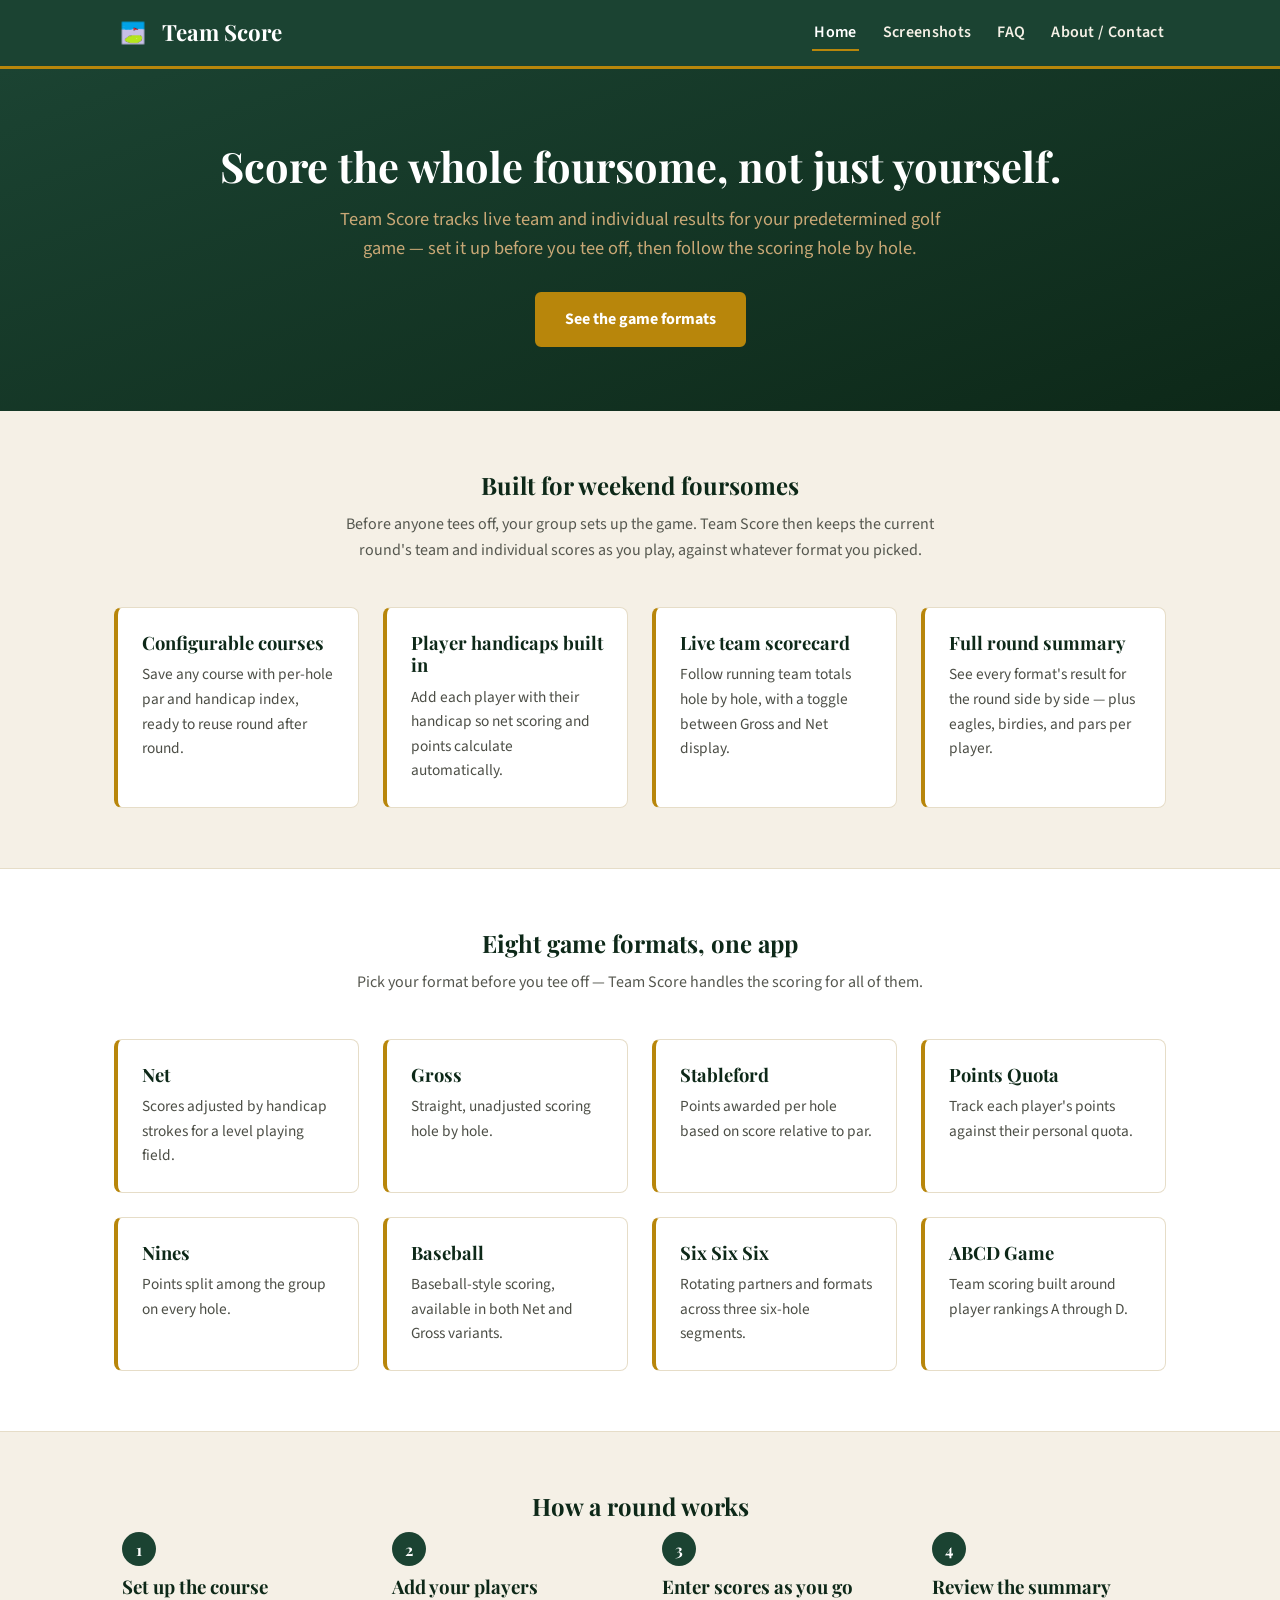
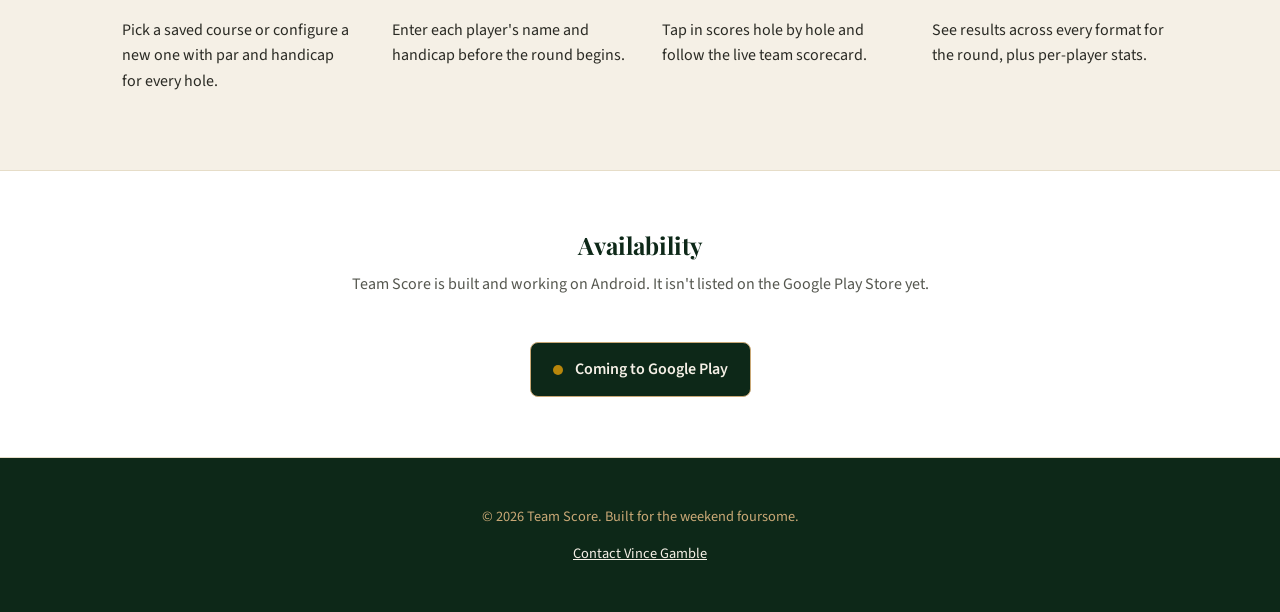
==== index.html @ 75b786e0 "Initial commit: Team Score marketing site Spec, branding, and four-page static site (home, screensho" ====
<!doctype html>
<html lang="en">
<head>
<meta charset="UTF-8">
<meta name="viewport" content="width=device-width, initial-scale=1">
<title>Team Score — Golf Scoring for Foursomes</title>
<meta name="description" content="Team Score keeps live team and individual scores for your foursome's golf game — Net, Gross, Stableford, Points Quota, Nines, Baseball, Six Six Six, and ABCD.">
<link rel="icon" href="Photos/LoGo.jpg">
<link rel="stylesheet" href="css/style.css">
<link rel="preconnect" href="https://fonts.googleapis.com">
<link href="https://fonts.googleapis.com/css2?family=Playfair+Display:wght@600;700&family=Source+Sans+3:wght@400;600;700&display=swap" rel="stylesheet">
</head>
<body>

<header class="site-header">
  <nav class="nav">
    <a class="brand" href="index.html">
      <img src="Photos/LoGo.jpg" alt="Team Score logo">
      <span class="brand-name">Team Score</span>
    </a>
    <ul class="nav-links">
      <li><a href="index.html" class="active">Home</a></li>
      <li><a href="screenshots.html">Screenshots</a></li>
      <li><a href="faq.html">FAQ</a></li>
      <li><a href="about.html">About / Contact</a></li>
    </ul>
  </nav>
</header>

<section class="hero">
  <div class="wrap">
    <h1>Score the whole foursome, not just yourself.</h1>
    <p class="lead">Team Score tracks live team and individual results for your predetermined golf game — set it up before you tee off, then follow the scoring hole by hole.</p>
    <a class="btn" href="#formats">See the game formats</a>
  </div>
</section>

<section id="overview">
  <div class="wrap">
    <h2 class="section-title">Built for weekend foursomes</h2>
    <p class="section-sub">Before anyone tees off, your group sets up the game. Team Score then keeps the current round's team and individual scores as you play, against whatever format you picked.</p>
    <div class="grid">
      <div class="card">
        <h3>Configurable courses</h3>
        <p>Save any course with per-hole par and handicap index, ready to reuse round after round.</p>
      </div>
      <div class="card">
        <h3>Player handicaps built in</h3>
        <p>Add each player with their handicap so net scoring and points calculate automatically.</p>
      </div>
      <div class="card">
        <h3>Live team scorecard</h3>
        <p>Follow running team totals hole by hole, with a toggle between Gross and Net display.</p>
      </div>
      <div class="card">
        <h3>Full round summary</h3>
        <p>See every format's result for the round side by side — plus eagles, birdies, and pars per player.</p>
      </div>
    </div>
  </div>
</section>

<section class="alt" id="formats">
  <div class="wrap">
    <h2 class="section-title">Eight game formats, one app</h2>
    <p class="section-sub">Pick your format before you tee off — Team Score handles the scoring for all of them.</p>
    <div class="grid">
      <div class="card"><h3>Net</h3><p>Scores adjusted by handicap strokes for a level playing field.</p></div>
      <div class="card"><h3>Gross</h3><p>Straight, unadjusted scoring hole by hole.</p></div>
      <div class="card"><h3>Stableford</h3><p>Points awarded per hole based on score relative to par.</p></div>
      <div class="card"><h3>Points Quota</h3><p>Track each player's points against their personal quota.</p></div>
      <div class="card"><h3>Nines</h3><p>Points split among the group on every hole.</p></div>
      <div class="card"><h3>Baseball</h3><p>Baseball-style scoring, available in both Net and Gross variants.</p></div>
      <div class="card"><h3>Six Six Six</h3><p>Rotating partners and formats across three six-hole segments.</p></div>
      <div class="card"><h3>ABCD Game</h3><p>Team scoring built around player rankings A through D.</p></div>
    </div>
  </div>
</section>

<section id="how-it-works">
  <div class="wrap">
    <h2 class="section-title">How a round works</h2>
    <div class="steps">
      <div class="step">
        <span class="num">1</span>
        <h3>Set up the course</h3>
        <p>Pick a saved course or configure a new one with par and handicap for every hole.</p>
      </div>
      <div class="step">
        <span class="num">2</span>
        <h3>Add your players</h3>
        <p>Enter each player's name and handicap before the round begins.</p>
      </div>
      <div class="step">
        <span class="num">3</span>
        <h3>Enter scores as you go</h3>
        <p>Tap in scores hole by hole and follow the live team scorecard.</p>
      </div>
      <div class="step">
        <span class="num">4</span>
        <h3>Review the summary</h3>
        <p>See results across every format for the round, plus per-player stats.</p>
      </div>
    </div>
  </div>
</section>

<section class="alt" id="availability">
  <div class="wrap" style="text-align:center;">
    <h2 class="section-title">Availability</h2>
    <p class="section-sub">Team Score is built and working on Android. It isn't listed on the Google Play Store yet.</p>
    <div class="badge-box">
      <span class="dot"></span>
      Coming to Google Play
    </div>
  </div>
</section>

<footer>
  <p>&copy; 2026 Team Score. Built for the weekend foursome.</p>
  <p><a href="about.html">Contact Vince Gamble</a></p>
</footer>

</body>
</html>
---- css/style.css ----
:root {
  --fairway: #1B4332;
  --pine: #0D2818;
  --cream: #F5F0E6;
  --wood: #C9A876;
  --gold: #B8860B;
  --white: #FFFFFF;
  --text: #2A2A24;
}

* { box-sizing: border-box; }

html { scroll-behavior: smooth; }

body {
  margin: 0;
  background: var(--cream);
  color: var(--text);
  font-family: "Source Sans 3", -apple-system, BlinkMacSystemFont, "Segoe UI", sans-serif;
  line-height: 1.6;
}

h1, h2, h3, h4 {
  font-family: "Playfair Display", Georgia, "Times New Roman", serif;
  color: var(--pine);
  line-height: 1.2;
  margin-top: 0;
}

a { color: var(--gold); }

img { max-width: 100%; display: block; }

.wrap {
  max-width: 1100px;
  margin: 0 auto;
  padding: 0 24px;
}

/* Header */
header.site-header {
  background: var(--fairway);
  border-bottom: 3px solid var(--gold);
}

.nav {
  display: flex;
  align-items: center;
  justify-content: space-between;
  padding: 14px 24px;
  max-width: 1100px;
  margin: 0 auto;
  flex-wrap: wrap;
  gap: 12px;
}

.brand {
  display: flex;
  align-items: center;
  gap: 10px;
  text-decoration: none;
}

.brand img {
  width: 38px;
  height: 38px;
  border-radius: 6px;
}

.brand-name {
  font-family: "Playfair Display", serif;
  font-size: 1.4rem;
  color: var(--white);
  font-weight: 700;
}

.nav-links {
  display: flex;
  gap: 22px;
  list-style: none;
  margin: 0;
  padding: 0;
}

.nav-links a {
  color: var(--cream);
  text-decoration: none;
  font-weight: 600;
  letter-spacing: 0.02em;
  padding: 6px 2px;
  border-bottom: 2px solid transparent;
}

.nav-links a:hover,
.nav-links a.active {
  color: var(--white);
  border-bottom-color: var(--gold);
}

/* Hero */
.hero {
  background: linear-gradient(160deg, var(--fairway), var(--pine));
  color: var(--cream);
  padding: 72px 24px 64px;
  text-align: center;
}

.hero h1 {
  color: var(--white);
  font-size: 2.6rem;
  margin-bottom: 14px;
}

.hero p.lead {
  max-width: 640px;
  margin: 0 auto 28px;
  font-size: 1.15rem;
  color: var(--wood);
}

.btn {
  display: inline-block;
  background: var(--gold);
  color: var(--white);
  text-decoration: none;
  font-weight: 700;
  padding: 13px 28px;
  border-radius: 6px;
  border: 2px solid var(--gold);
  transition: background 0.15s ease, color 0.15s ease;
}

.btn:hover {
  background: transparent;
  color: var(--gold);
}

.btn.outline {
  background: transparent;
  color: var(--cream);
  border-color: var(--cream);
}

.btn.outline:hover {
  background: var(--cream);
  color: var(--pine);
}

/* Sections */
section {
  padding: 60px 0;
}

section.alt {
  background: var(--white);
  border-top: 1px solid #e6ddc8;
  border-bottom: 1px solid #e6ddc8;
}

.section-title {
  text-align: center;
  margin-bottom: 12px;
}

.section-sub {
  text-align: center;
  max-width: 620px;
  margin: 0 auto 44px;
  color: #55574f;
}

/* Feature / format grid */
.grid {
  display: grid;
  grid-template-columns: repeat(auto-fit, minmax(240px, 1fr));
  gap: 24px;
}

.card {
  background: var(--white);
  border: 1px solid #e6ddc8;
  border-left: 4px solid var(--gold);
  border-radius: 8px;
  padding: 24px;
}

.card h3 {
  font-size: 1.15rem;
  margin-bottom: 8px;
}

.card p {
  margin: 0;
  color: #4c4e46;
  font-size: 0.96rem;
}

/* Steps */
.steps {
  display: grid;
  grid-template-columns: repeat(auto-fit, minmax(220px, 1fr));
  gap: 28px;
  counter-reset: step;
}

.step {
  position: relative;
  padding-left: 8px;
}

.step .num {
  display: inline-flex;
  align-items: center;
  justify-content: center;
  width: 34px;
  height: 34px;
  border-radius: 50%;
  background: var(--fairway);
  color: var(--white);
  font-weight: 700;
  font-family: "Playfair Display", serif;
  margin-bottom: 10px;
}

/* Screenshot gallery */
.shot-grid {
  display: grid;
  grid-template-columns: repeat(auto-fit, minmax(230px, 1fr));
  gap: 28px;
}

.shot {
  background: var(--white);
  border: 1px solid #e6ddc8;
  border-radius: 10px;
  overflow: hidden;
}

.shot img {
  width: 100%;
  border-bottom: 1px solid #e6ddc8;
}

.shot .caption {
  padding: 14px 16px;
}

.shot .caption h4 {
  font-size: 1rem;
  margin-bottom: 4px;
}

.shot .caption p {
  margin: 0;
  font-size: 0.9rem;
  color: #55574f;
}

/* Coming soon badge */
.badge-box {
  display: inline-flex;
  align-items: center;
  gap: 12px;
  background: var(--pine);
  color: var(--cream);
  padding: 14px 22px;
  border-radius: 8px;
  border: 1px solid var(--wood);
  font-weight: 600;
}

.badge-box .dot {
  width: 10px;
  height: 10px;
  border-radius: 50%;
  background: var(--gold);
}

/* FAQ */
.faq-item {
  background: var(--white);
  border: 1px solid #e6ddc8;
  border-radius: 8px;
  margin-bottom: 16px;
  padding: 20px 24px;
}

.faq-item h3 {
  font-size: 1.1rem;
  margin-bottom: 8px;
  color: var(--fairway);
}

.faq-item p {
  margin: 0 0 6px;
  color: #4c4e46;
}

.faq-item p:last-child { margin-bottom: 0; }

/* About / contact */
.contact-card {
  background: var(--white);
  border: 1px solid #e6ddc8;
  border-radius: 10px;
  padding: 32px;
  max-width: 480px;
  margin: 0 auto;
  text-align: center;
}

.contact-card a.email {
  display: inline-block;
  margin-top: 12px;
  font-size: 1.1rem;
  font-weight: 700;
}

/* Footer */
footer {
  background: var(--pine);
  color: var(--wood);
  padding: 32px 24px;
  text-align: center;
  font-size: 0.9rem;
}

footer a { color: var(--cream); }

@media (max-width: 640px) {
  .hero h1 { font-size: 2rem; }
  .nav { flex-direction: column; align-items: flex-start; }
}
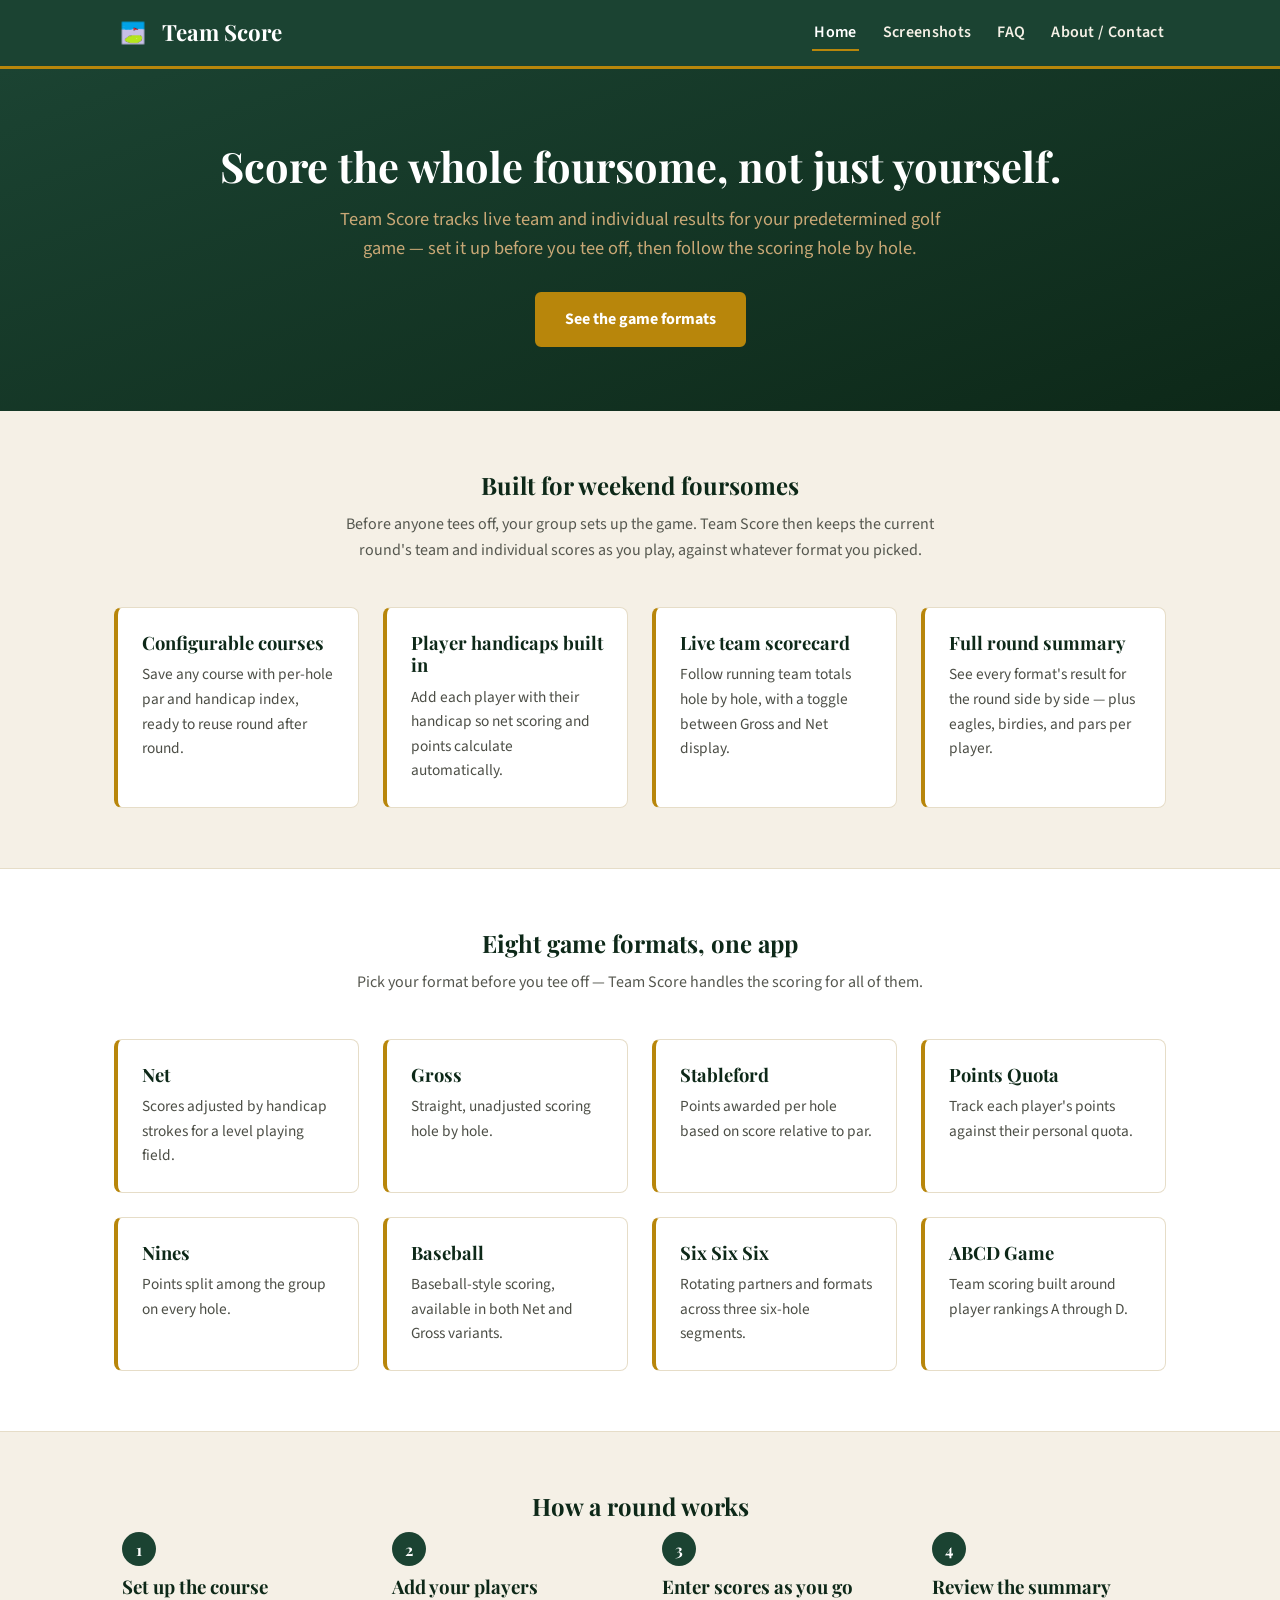
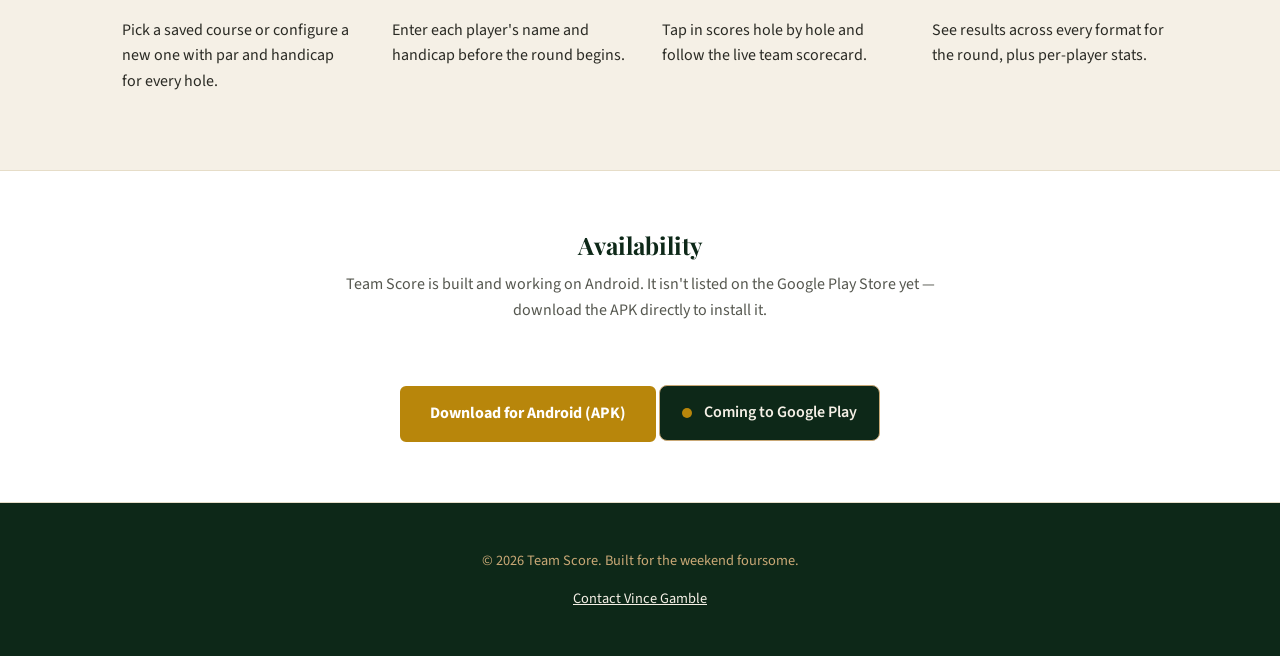
==== commit cd350e4a: "Add Android APK download button to Availability section Co-Authored-By: Claude Sonnet 5 <noreply@ant" ====
--- a/index.html
+++ b/index.html
@@ -108,8 +108,9 @@
 <section class="alt" id="availability">
   <div class="wrap" style="text-align:center;">
     <h2 class="section-title">Availability</h2>
-    <p class="section-sub">Team Score is built and working on Android. It isn't listed on the Google Play Store yet.</p>
-    <div class="badge-box">
+    <p class="section-sub">Team Score is built and working on Android. It isn't listed on the Google Play Store yet — download the APK directly to install it.</p>
+    <a class="btn" href="downloads/TeamScore.apk" download>Download for Android (APK)</a>
+    <div class="badge-box" style="margin-top:18px;">
       <span class="dot"></span>
       Coming to Google Play
     </div>
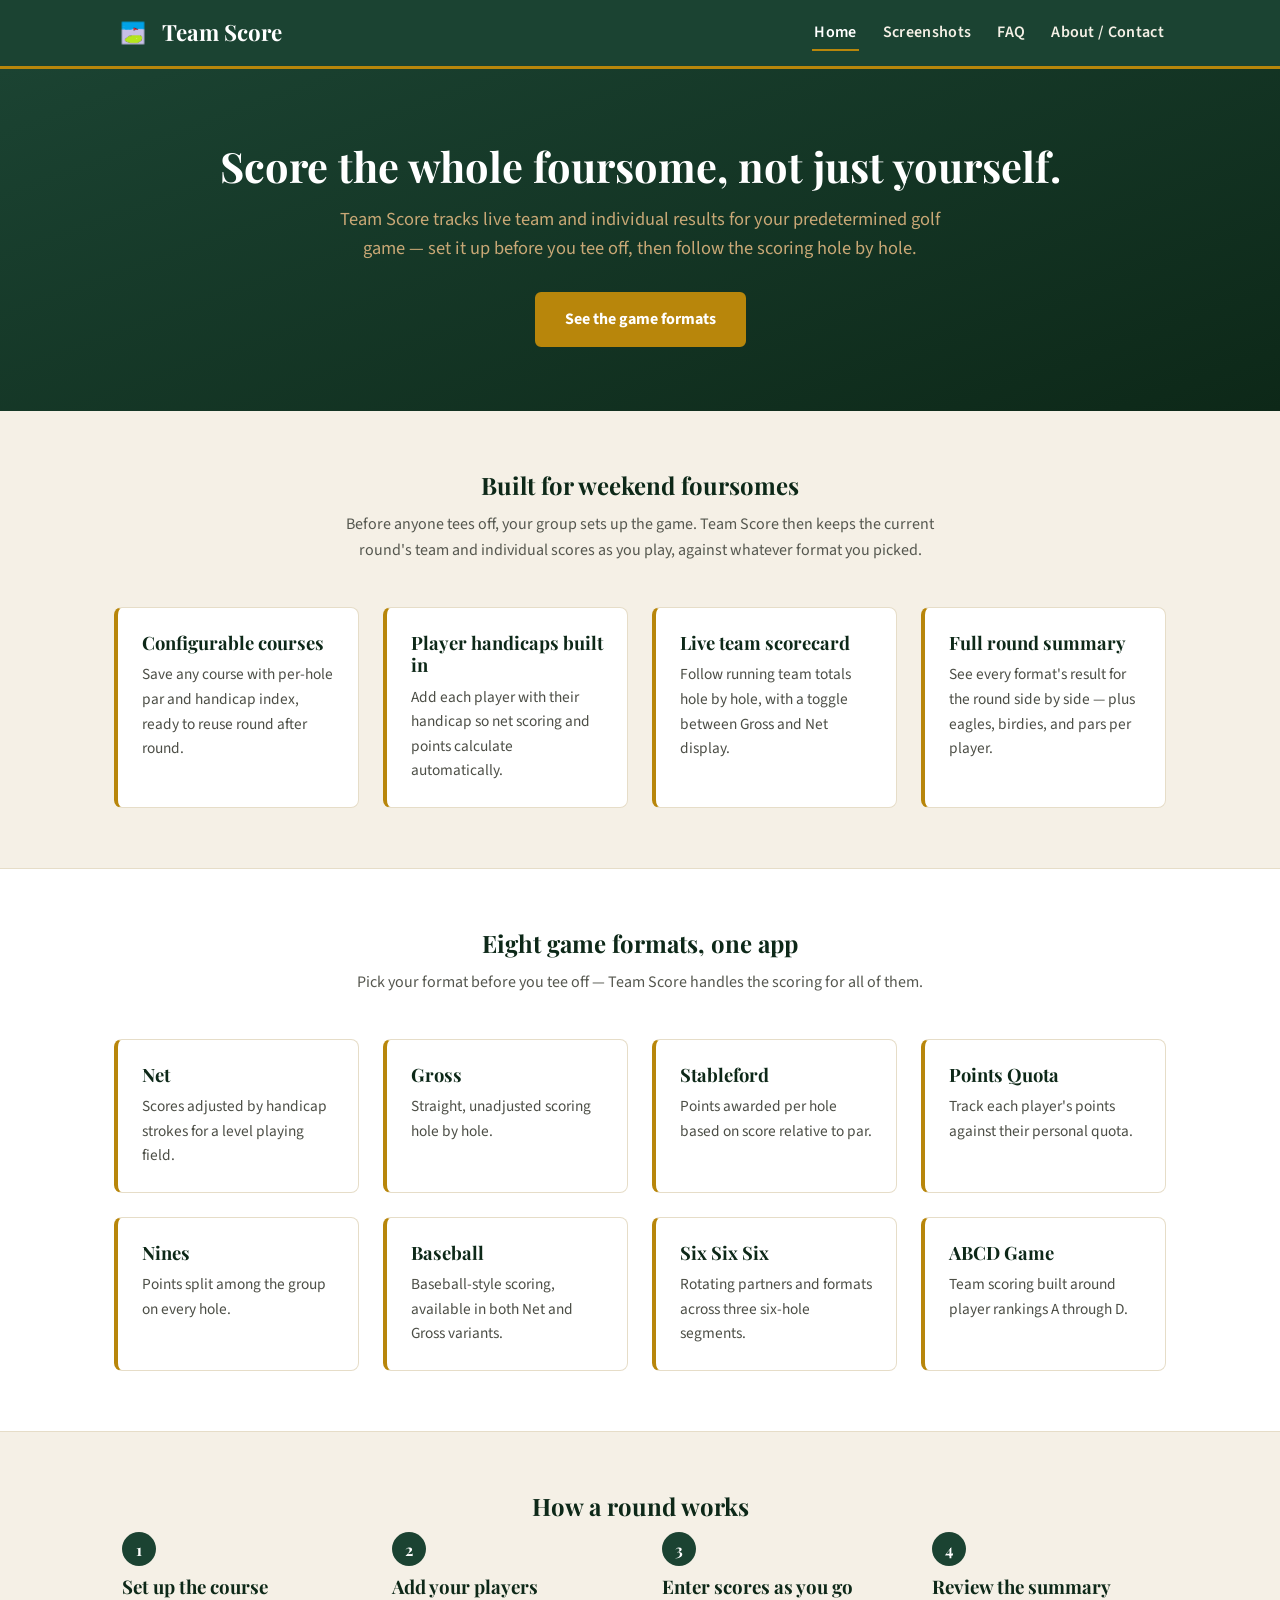
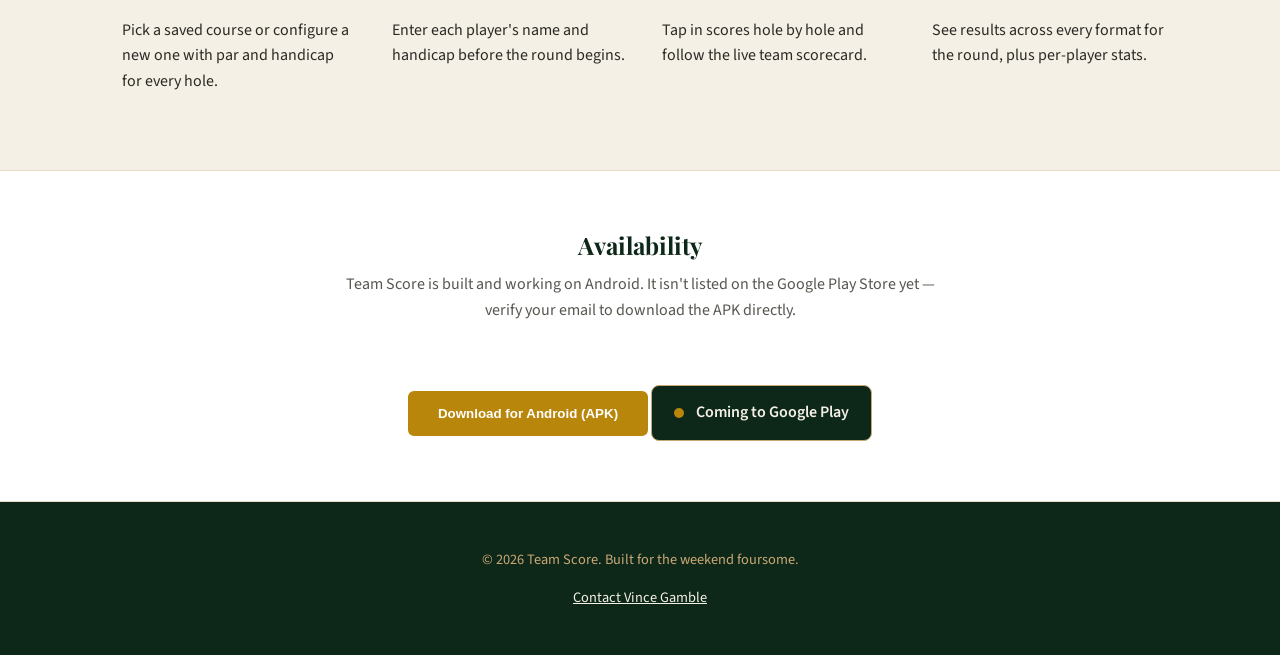
==== commit 56f0f97a: "Gate APK download behind email verification Button now opens a modal asking for an email; request-do" ====
--- a/index.html
+++ b/index.html
@@ -108,8 +108,8 @@
 <section class="alt" id="availability">
   <div class="wrap" style="text-align:center;">
     <h2 class="section-title">Availability</h2>
-    <p class="section-sub">Team Score is built and working on Android. It isn't listed on the Google Play Store yet — download the APK directly to install it.</p>
-    <a class="btn" href="downloads/TeamScore.apk" download>Download for Android (APK)</a>
+    <p class="section-sub">Team Score is built and working on Android. It isn't listed on the Google Play Store yet — verify your email to download the APK directly.</p>
+    <button class="btn" id="downloadBtn" type="button">Download for Android (APK)</button>
     <div class="badge-box" style="margin-top:18px;">
       <span class="dot"></span>
       Coming to Google Play
@@ -117,10 +117,30 @@
   </div>
 </section>
 
+<div class="modal-overlay" id="downloadModal" hidden>
+  <div class="modal">
+    <button class="modal-close" id="modalClose" type="button" aria-label="Close">&times;</button>
+    <div id="modalStepForm">
+      <h3>Enter your email to download</h3>
+      <p>We'll send a verification link to your email. Click it to start your download.</p>
+      <form id="downloadForm">
+        <input type="email" id="downloadEmail" name="email" required placeholder="you@example.com" autocomplete="email">
+        <button type="submit" class="btn">Send verification email</button>
+      </form>
+      <p class="modal-error" id="modalError" hidden></p>
+    </div>
+    <div id="modalStepSent" hidden>
+      <h3>Check your email</h3>
+      <p>We sent a verification link to <strong id="sentEmail"></strong>. Click it to start your download. The link expires in 24 hours.</p>
+    </div>
+  </div>
+</div>
+
 <footer>
   <p>&copy; 2026 Team Score. Built for the weekend foursome.</p>
   <p><a href="about.html">Contact Vince Gamble</a></p>
 </footer>
 
+<script src="js/download.js"></script>
 </body>
 </html>
--- a/css/style.css
+++ b/css/style.css
@@ -316,6 +316,72 @@
   font-weight: 700;
 }
 
+/* Download modal */
+.modal-overlay {
+  position: fixed;
+  inset: 0;
+  background: rgba(13, 40, 24, 0.65);
+  display: flex;
+  align-items: center;
+  justify-content: center;
+  padding: 20px;
+  z-index: 100;
+}
+
+.modal-overlay[hidden] { display: none; }
+
+.modal {
+  position: relative;
+  background: var(--white);
+  border-radius: 10px;
+  padding: 32px;
+  max-width: 420px;
+  width: 100%;
+  text-align: center;
+}
+
+.modal-close {
+  position: absolute;
+  top: 10px;
+  right: 14px;
+  background: none;
+  border: none;
+  font-size: 1.5rem;
+  line-height: 1;
+  color: #888;
+  cursor: pointer;
+}
+
+.modal-close:hover { color: var(--pine); }
+
+.modal form {
+  display: flex;
+  flex-direction: column;
+  gap: 12px;
+  margin-top: 18px;
+}
+
+.modal input[type="email"] {
+  padding: 11px 14px;
+  border: 1px solid #cfc6ae;
+  border-radius: 6px;
+  font-size: 1rem;
+  font-family: inherit;
+}
+
+.modal button[type="submit"] {
+  border: 2px solid var(--gold);
+  cursor: pointer;
+  font-size: 1rem;
+  font-family: inherit;
+}
+
+.modal-error {
+  color: #a4342a;
+  font-size: 0.9rem;
+  margin: 14px 0 0;
+}
+
 /* Footer */
 footer {
   background: var(--pine);
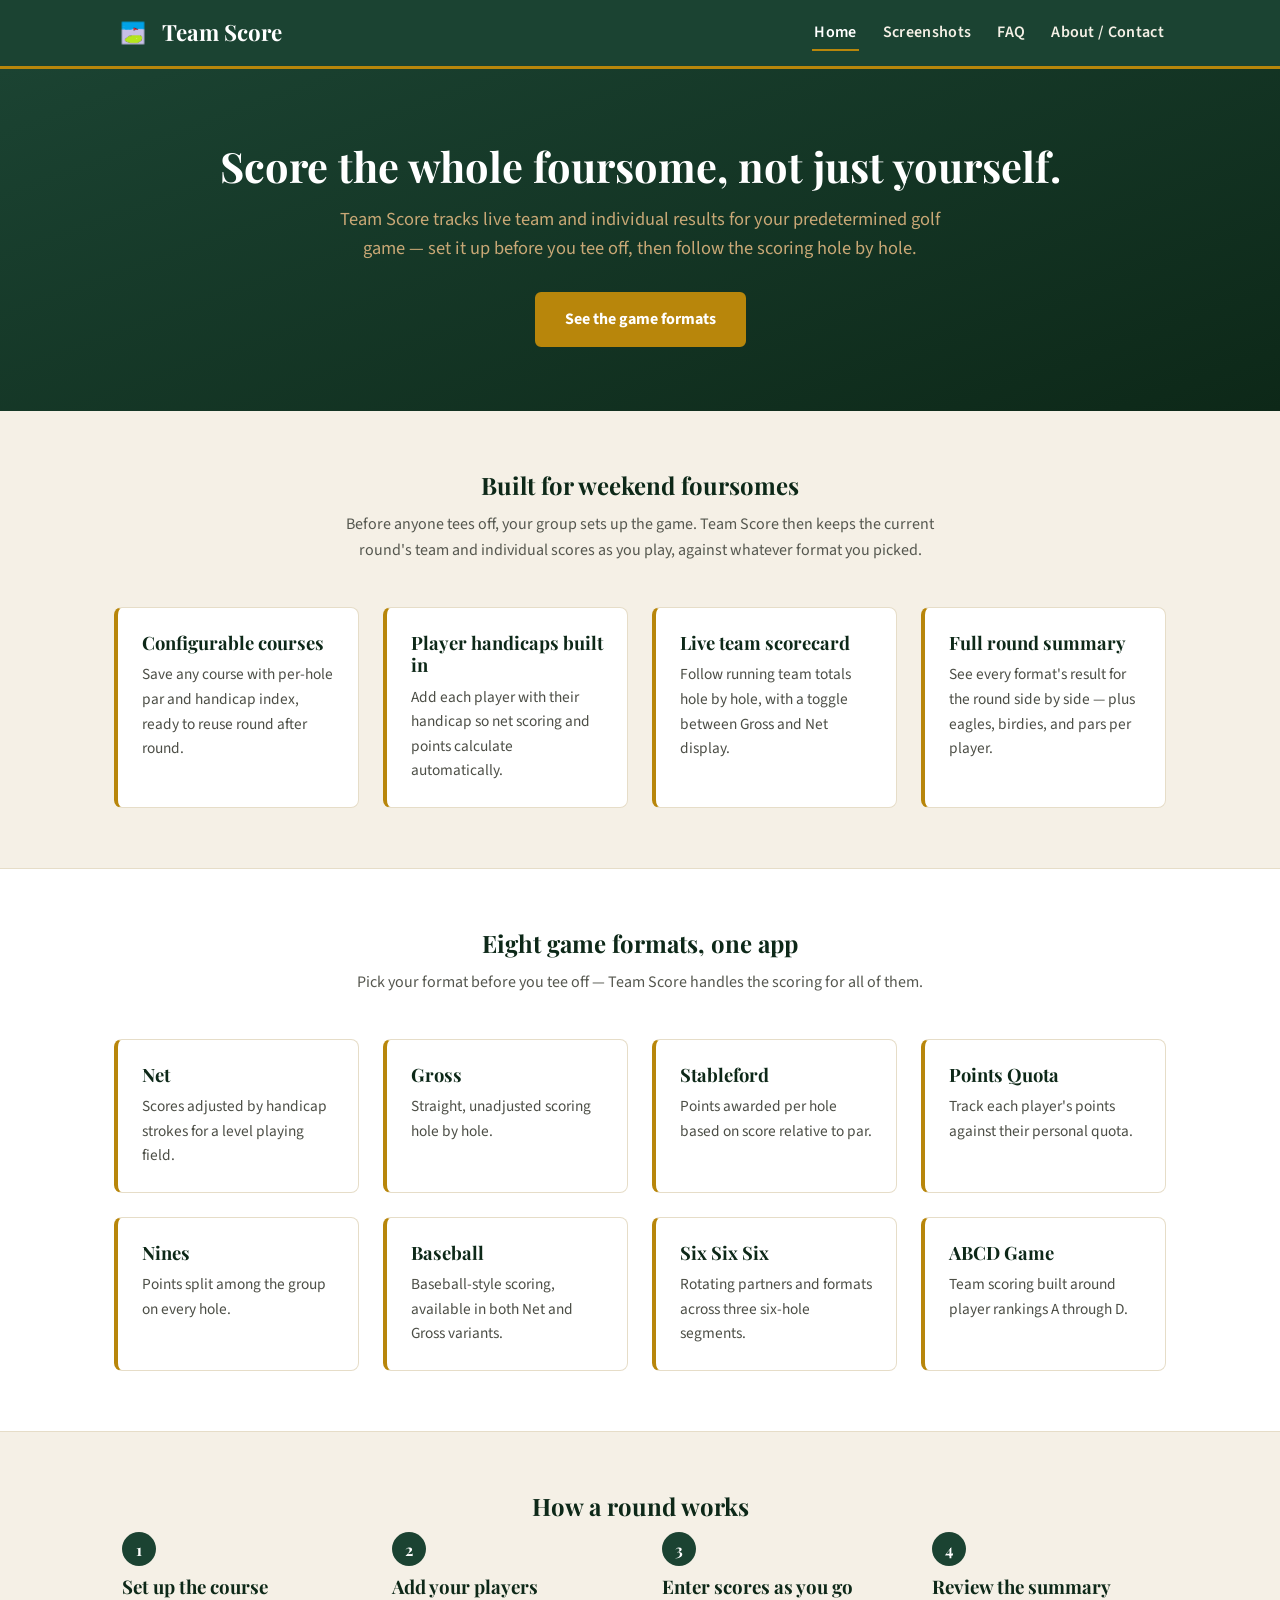
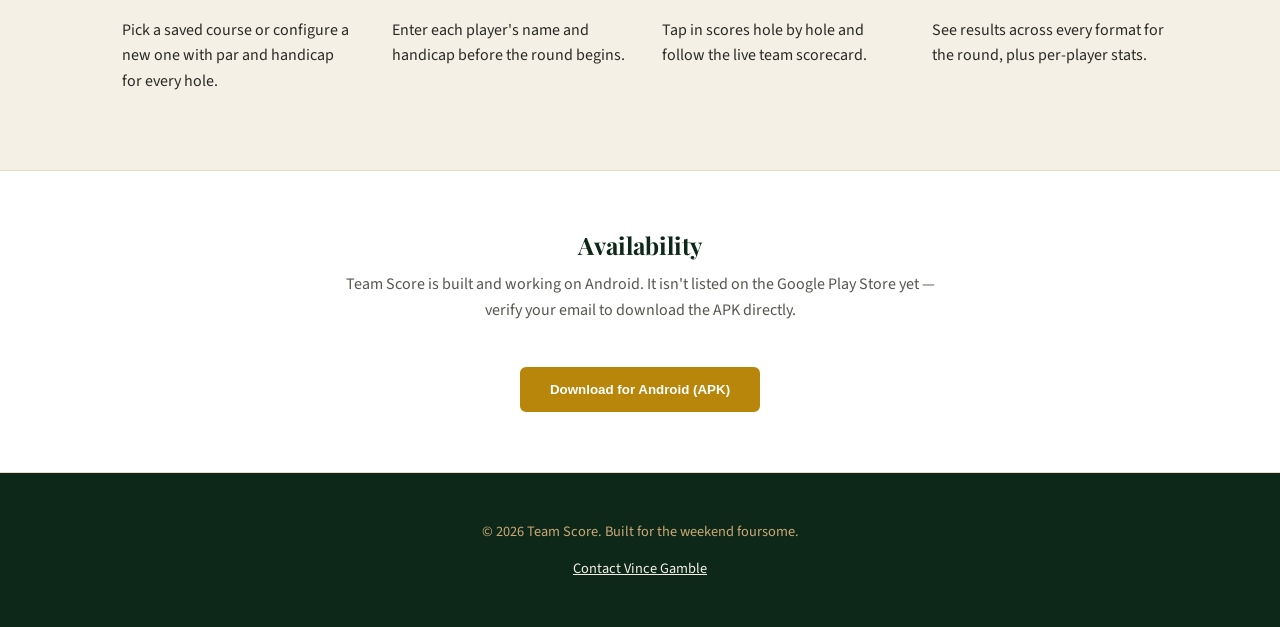
==== commit e33a7b50: "Remove Coming to Google Play badge from home page Co-Authored-By: Claude Sonnet 5 <noreply@anthropic" ====
--- a/index.html
+++ b/index.html
@@ -110,10 +110,6 @@
     <h2 class="section-title">Availability</h2>
     <p class="section-sub">Team Score is built and working on Android. It isn't listed on the Google Play Store yet — verify your email to download the APK directly.</p>
     <button class="btn" id="downloadBtn" type="button">Download for Android (APK)</button>
-    <div class="badge-box" style="margin-top:18px;">
-      <span class="dot"></span>
-      Coming to Google Play
-    </div>
   </div>
 </section>
 
